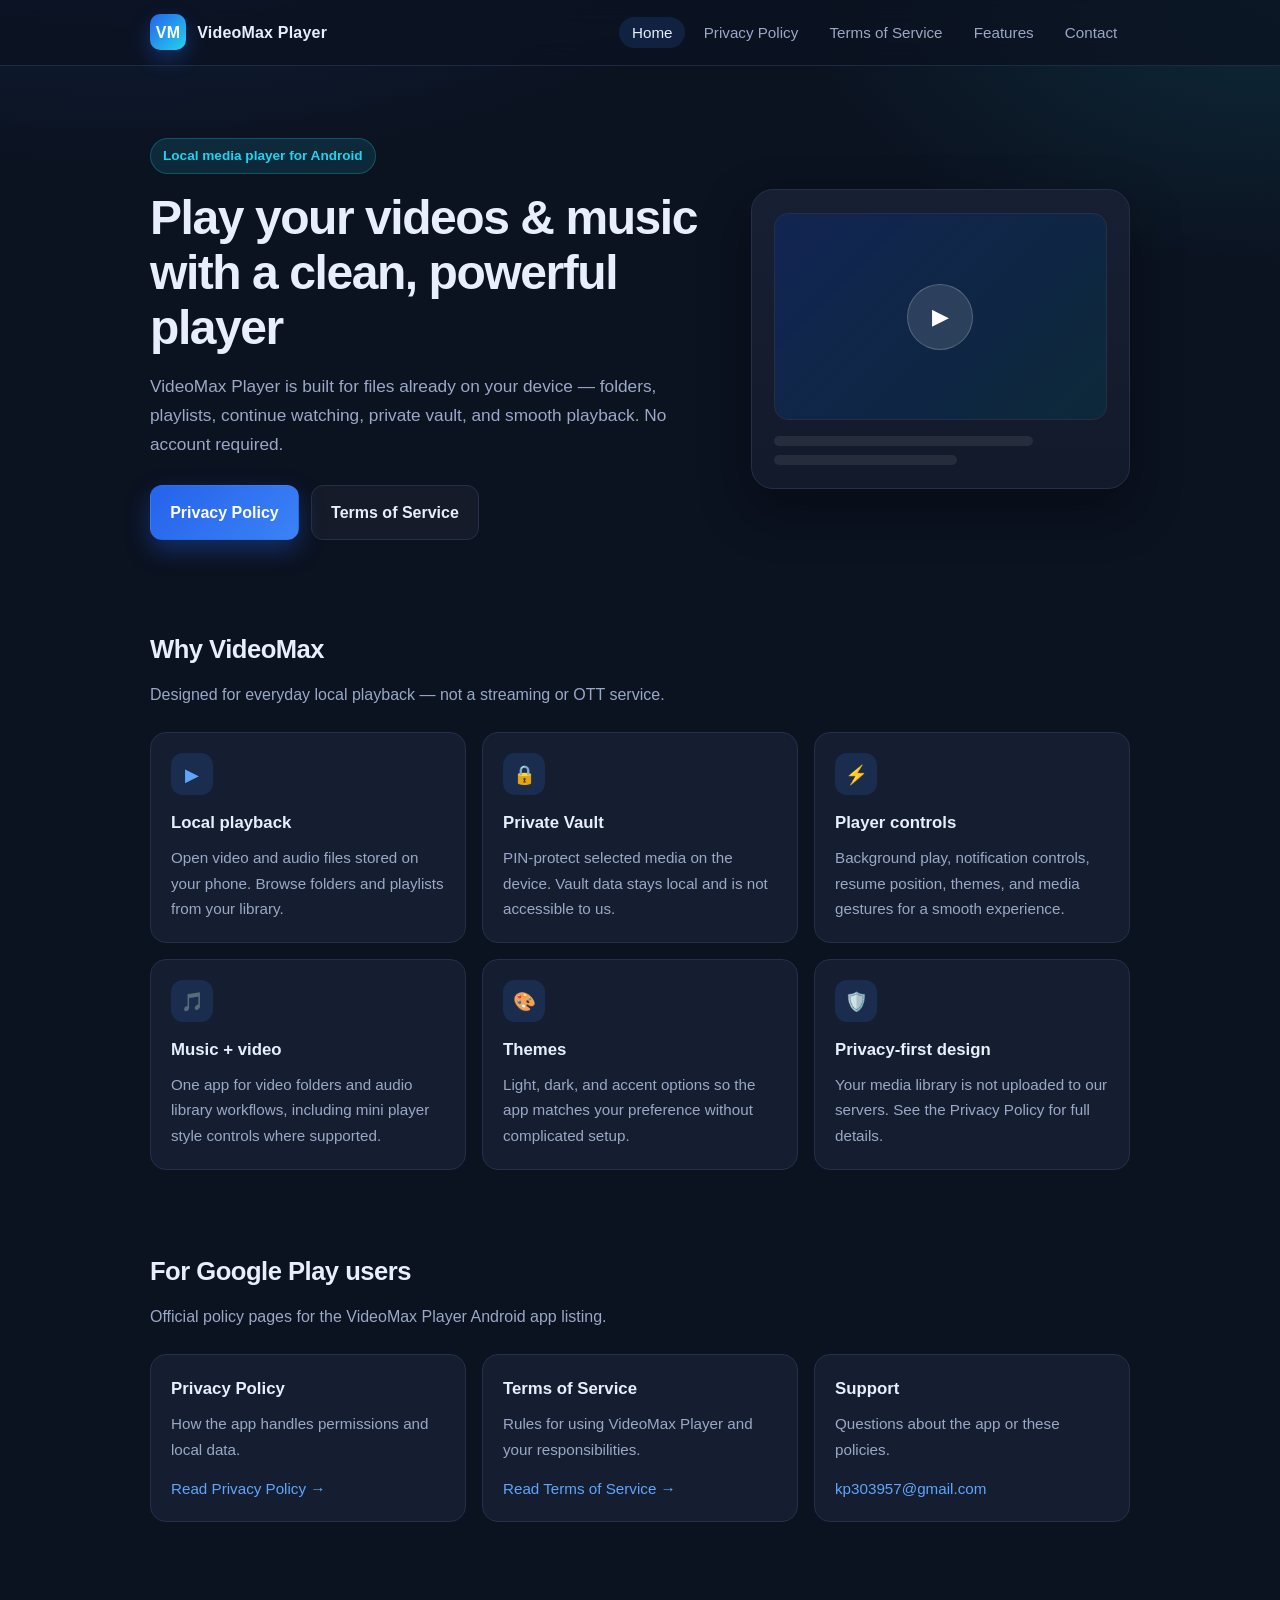
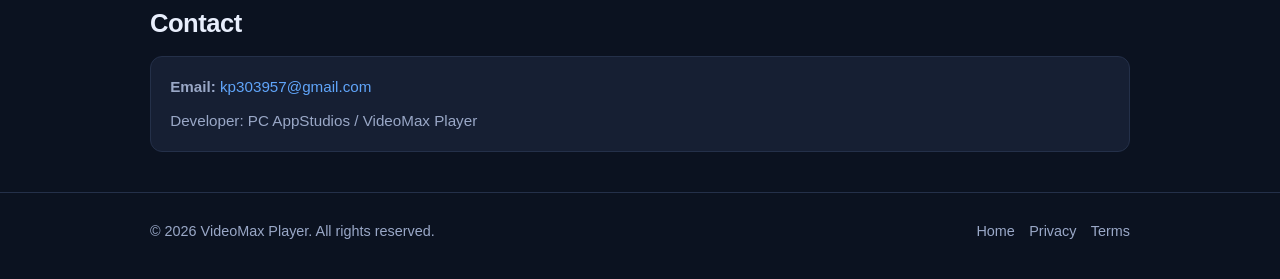
==== index.html @ d86ef03c "Add files via upload" ====
<!DOCTYPE html>
<html lang="en">
<head>
  <meta charset="UTF-8" />
  <meta name="viewport" content="width=device-width, initial-scale=1.0" />
  <title>VideoMax Player – Local Video & Music Player</title>
  <meta name="description" content="VideoMax Player is a fast local video and music player for Android. Play files on your device with playlists, private vault, and background playback." />
  <link rel="stylesheet" href="styles.css" />
</head>
<body>
  <header class="nav">
    <div class="container nav-inner">
      <a class="brand" href="index.html">
        <span class="logo">VM</span>
        <span>VideoMax Player</span>
      </a>
      <ul class="nav-links">
        <li><a class="active" href="index.html">Home</a></li>
        <li><a href="privacy.html">Privacy Policy</a></li>
        <li><a href="terms.html">Terms of Service</a></li>
        <li><a href="#features">Features</a></li>
        <li><a href="#contact">Contact</a></li>
      </ul>
    </div>
  </header>

  <main>
    <section class="hero">
      <div class="container hero-grid">
        <div>
          <div class="badge">Local media player for Android</div>
          <h1>Play your videos & music with a clean, powerful player</h1>
          <p class="lead">
            VideoMax Player is built for files already on your device — folders, playlists,
            continue watching, private vault, and smooth playback. No account required.
          </p>
          <div class="cta-row">
            <a class="btn btn-primary" href="privacy.html">Privacy Policy</a>
            <a class="btn btn-ghost" href="terms.html">Terms of Service</a>
          </div>
        </div>
        <div class="hero-card">
          <div class="player-mock" aria-hidden="true"></div>
          <div class="mock-meta">
            <div class="mock-line mid"></div>
            <div class="mock-line short"></div>
          </div>
        </div>
      </div>
    </section>

    <section id="features">
      <div class="container">
        <h2 class="section-title">Why VideoMax</h2>
        <p class="section-sub">Designed for everyday local playback — not a streaming or OTT service.</p>
        <div class="grid-3">
          <article class="card">
            <div class="icon">▶</div>
            <h3>Local playback</h3>
            <p>Open video and audio files stored on your phone. Browse folders and playlists from your library.</p>
          </article>
          <article class="card">
            <div class="icon">🔒</div>
            <h3>Private Vault</h3>
            <p>PIN-protect selected media on the device. Vault data stays local and is not accessible to us.</p>
          </article>
          <article class="card">
            <div class="icon">⚡</div>
            <h3>Player controls</h3>
            <p>Background play, notification controls, resume position, themes, and media gestures for a smooth experience.</p>
          </article>
          <article class="card">
            <div class="icon">🎵</div>
            <h3>Music + video</h3>
            <p>One app for video folders and audio library workflows, including mini player style controls where supported.</p>
          </article>
          <article class="card">
            <div class="icon">🎨</div>
            <h3>Themes</h3>
            <p>Light, dark, and accent options so the app matches your preference without complicated setup.</p>
          </article>
          <article class="card">
            <div class="icon">🛡️</div>
            <h3>Privacy-first design</h3>
            <p>Your media library is not uploaded to our servers. See the Privacy Policy for full details.</p>
          </article>
        </div>
      </div>
    </section>

    <section>
      <div class="container">
        <h2 class="section-title">For Google Play users</h2>
        <p class="section-sub">
          Official policy pages for the VideoMax Player Android app listing.
        </p>
        <div class="grid-3">
          <article class="card">
            <h3>Privacy Policy</h3>
            <p>How the app handles permissions and local data.</p>
            <p style="margin-top:0.8rem"><a href="privacy.html">Read Privacy Policy →</a></p>
          </article>
          <article class="card">
            <h3>Terms of Service</h3>
            <p>Rules for using VideoMax Player and your responsibilities.</p>
            <p style="margin-top:0.8rem"><a href="terms.html">Read Terms of Service →</a></p>
          </article>
          <article class="card">
            <h3>Support</h3>
            <p>Questions about the app or these policies.</p>
            <p style="margin-top:0.8rem"><a href="mailto:kp303957@gmail.com">kp303957@gmail.com</a></p>
          </article>
        </div>
      </div>
    </section>

    <section id="contact">
      <div class="container">
        <h2 class="section-title">Contact</h2>
        <div class="card contact-box">
          <p><strong>Email:</strong> <a href="mailto:kp303957@gmail.com">kp303957@gmail.com</a></p>
          <p style="margin-top:0.5rem;color:var(--muted)">Developer: PC AppStudios / VideoMax Player</p>
        </div>
      </div>
    </section>
  </main>

  <footer>
    <div class="container footer-inner">
      <div>© 2026 VideoMax Player. All rights reserved.</div>
      <div class="footer-links">
        <a href="index.html">Home</a>
        <a href="privacy.html">Privacy</a>
        <a href="terms.html">Terms</a>
      </div>
    </div>
  </footer>
</body>
</html>
---- styles.css ----
:root {
  --bg: #0b1220;
  --surface: #121a2b;
  --card: #172033;
  --border: #243049;
  --text: #e8eefc;
  --muted: #9aa8c7;
  --primary: #3b82f6;
  --primary-2: #60a5fa;
  --accent: #22d3ee;
  --success: #34d399;
  --radius: 16px;
  --shadow: 0 20px 50px rgba(0, 0, 0, 0.35);
  --max: 980px;
}

* { box-sizing: border-box; margin: 0; padding: 0; }

html { scroll-behavior: smooth; }

body {
  font-family: Inter, -apple-system, BlinkMacSystemFont, "Segoe UI", Roboto, Oxygen, Ubuntu, Cantarell, sans-serif;
  background:
    radial-gradient(1200px 600px at 10% -10%, rgba(59, 130, 246, 0.18), transparent 60%),
    radial-gradient(900px 500px at 100% 0%, rgba(34, 211, 238, 0.12), transparent 55%),
    var(--bg);
  color: var(--text);
  line-height: 1.7;
  min-height: 100vh;
}

a { color: var(--primary-2); text-decoration: none; }
a:hover { text-decoration: underline; }

.container {
  width: min(100% - 2rem, var(--max));
  margin: 0 auto;
}

/* Nav */
.nav {
  position: sticky;
  top: 0;
  z-index: 50;
  backdrop-filter: blur(14px);
  background: rgba(11, 18, 32, 0.75);
  border-bottom: 1px solid rgba(36, 48, 73, 0.8);
}

.nav-inner {
  display: flex;
  align-items: center;
  justify-content: space-between;
  gap: 1rem;
  padding: 0.9rem 0;
}

.brand {
  display: flex;
  align-items: center;
  gap: 0.7rem;
  color: var(--text);
  text-decoration: none;
  font-weight: 700;
  letter-spacing: 0.2px;
}

.brand:hover { text-decoration: none; }

.logo {
  width: 36px;
  height: 36px;
  border-radius: 10px;
  background: linear-gradient(135deg, #2563eb, #22d3ee);
  display: grid;
  place-items: center;
  font-weight: 800;
  color: white;
  box-shadow: 0 8px 20px rgba(37, 99, 235, 0.35);
}

.nav-links {
  display: flex;
  flex-wrap: wrap;
  gap: 0.35rem;
  list-style: none;
}

.nav-links a {
  color: var(--muted);
  text-decoration: none;
  padding: 0.45rem 0.8rem;
  border-radius: 999px;
  font-size: 0.95rem;
  font-weight: 500;
}

.nav-links a:hover,
.nav-links a.active {
  color: var(--text);
  background: rgba(59, 130, 246, 0.15);
  text-decoration: none;
}

/* Hero */
.hero {
  padding: 4.5rem 0 3rem;
}

.hero-grid {
  display: grid;
  gap: 2rem;
  align-items: center;
}

@media (min-width: 860px) {
  .hero-grid { grid-template-columns: 1.2fr 0.8fr; }
}

.badge {
  display: inline-flex;
  align-items: center;
  gap: 0.4rem;
  padding: 0.35rem 0.75rem;
  border-radius: 999px;
  background: rgba(34, 211, 238, 0.12);
  color: var(--accent);
  font-size: 0.85rem;
  font-weight: 600;
  margin-bottom: 1rem;
  border: 1px solid rgba(34, 211, 238, 0.25);
}

h1 {
  font-size: clamp(2rem, 4vw, 3rem);
  line-height: 1.15;
  letter-spacing: -0.03em;
  margin-bottom: 1rem;
}

.lead {
  color: var(--muted);
  font-size: 1.08rem;
  max-width: 54ch;
  margin-bottom: 1.6rem;
}

.cta-row {
  display: flex;
  flex-wrap: wrap;
  gap: 0.75rem;
}

.btn {
  display: inline-flex;
  align-items: center;
  justify-content: center;
  gap: 0.45rem;
  padding: 0.8rem 1.2rem;
  border-radius: 12px;
  font-weight: 600;
  border: 1px solid transparent;
  text-decoration: none;
  transition: 0.15s ease;
}

.btn:hover { text-decoration: none; transform: translateY(-1px); }

.btn-primary {
  background: linear-gradient(135deg, #2563eb, #3b82f6);
  color: white;
  box-shadow: 0 10px 25px rgba(37, 99, 235, 0.35);
}

.btn-ghost {
  background: rgba(255, 255, 255, 0.04);
  border-color: var(--border);
  color: var(--text);
}

.hero-card {
  background: linear-gradient(180deg, rgba(23, 32, 51, 0.95), rgba(18, 26, 43, 0.95));
  border: 1px solid var(--border);
  border-radius: 22px;
  padding: 1.4rem;
  box-shadow: var(--shadow);
}

.player-mock {
  aspect-ratio: 16 / 10;
  border-radius: 14px;
  background:
    linear-gradient(135deg, rgba(37, 99, 235, 0.25), rgba(34, 211, 238, 0.12)),
    #0a1020;
  border: 1px solid var(--border);
  display: grid;
  place-items: center;
  margin-bottom: 1rem;
  position: relative;
  overflow: hidden;
}

.player-mock::after {
  content: "▶";
  width: 64px;
  height: 64px;
  border-radius: 50%;
  display: grid;
  place-items: center;
  background: rgba(255, 255, 255, 0.12);
  border: 1px solid rgba(255, 255, 255, 0.2);
  font-size: 1.4rem;
  color: white;
}

.mock-meta {
  display: grid;
  gap: 0.55rem;
}

.mock-line {
  height: 10px;
  border-radius: 999px;
  background: rgba(255, 255, 255, 0.08);
}

.mock-line.short { width: 55%; }
.mock-line.mid { width: 78%; }

/* Sections */
section { padding: 2.5rem 0; }

.section-title {
  font-size: 1.6rem;
  margin-bottom: 0.6rem;
  letter-spacing: -0.02em;
}

.section-sub {
  color: var(--muted);
  margin-bottom: 1.5rem;
  max-width: 60ch;
}

.grid-3 {
  display: grid;
  gap: 1rem;
}

@media (min-width: 720px) {
  .grid-3 { grid-template-columns: repeat(3, 1fr); }
}

.card {
  background: rgba(23, 32, 51, 0.85);
  border: 1px solid var(--border);
  border-radius: var(--radius);
  padding: 1.25rem;
}

.card h3 {
  font-size: 1.05rem;
  margin-bottom: 0.45rem;
}

.card p {
  color: var(--muted);
  font-size: 0.95rem;
}

.icon {
  width: 42px;
  height: 42px;
  border-radius: 12px;
  display: grid;
  place-items: center;
  margin-bottom: 0.85rem;
  background: rgba(59, 130, 246, 0.15);
  color: var(--primary-2);
  font-size: 1.15rem;
}

/* Legal pages */
.page {
  padding: 2.5rem 0 4rem;
}

.page-header {
  margin-bottom: 1.75rem;
}

.page-header h1 {
  font-size: clamp(1.8rem, 3vw, 2.4rem);
  border-bottom: 3px solid var(--primary);
  padding-bottom: 0.7rem;
  margin-bottom: 0.6rem;
}

.updated {
  color: var(--muted);
  font-size: 0.95rem;
}

.legal {
  background: rgba(18, 26, 43, 0.9);
  border: 1px solid var(--border);
  border-radius: 20px;
  padding: clamp(1.25rem, 3vw, 2rem);
  box-shadow: var(--shadow);
}

.legal h2 {
  font-size: 1.15rem;
  margin: 1.7rem 0 0.7rem;
  padding-left: 0.75rem;
  border-left: 4px solid var(--primary);
  color: #f8fbff;
}

.legal h2:first-of-type { margin-top: 0.5rem; }

.legal p, .legal li {
  color: #c5d0e6;
  margin-bottom: 0.7rem;
}

.legal ul, .legal ol {
  margin: 0.4rem 0 1rem 1.2rem;
}

.highlight {
  background: rgba(59, 130, 246, 0.12);
  border-left: 4px solid var(--primary);
  padding: 1rem 1.1rem;
  margin: 1rem 0 1.4rem;
  border-radius: 0 12px 12px 0;
}

.highlight strong { color: var(--primary-2); }

table {
  width: 100%;
  border-collapse: collapse;
  margin: 1rem 0 1.4rem;
  font-size: 0.95rem;
  overflow: hidden;
  border-radius: 12px;
}

th, td {
  border: 1px solid var(--border);
  padding: 0.85rem 1rem;
  text-align: left;
  vertical-align: top;
}

th {
  background: rgba(36, 48, 73, 0.8);
  color: var(--text);
  font-weight: 600;
}

td { color: #c5d0e6; background: rgba(11, 18, 32, 0.35); }

.contact-box {
  background: rgba(36, 48, 73, 0.45);
  border: 1px solid var(--border);
  padding: 1.1rem 1.2rem;
  border-radius: 12px;
  margin-top: 0.6rem;
}

footer {
  border-top: 1px solid var(--border);
  padding: 1.6rem 0 2.2rem;
  color: var(--muted);
  font-size: 0.9rem;
}

.footer-inner {
  display: flex;
  flex-wrap: wrap;
  gap: 0.75rem 1.25rem;
  justify-content: space-between;
  align-items: center;
}

.footer-links {
  display: flex;
  flex-wrap: wrap;
  gap: 0.9rem;
}

.footer-links a { color: var(--muted); }
.footer-links a:hover { color: var(--text); }

@media (max-width: 600px) {
  .nav-inner { flex-direction: column; align-items: flex-start; }
}
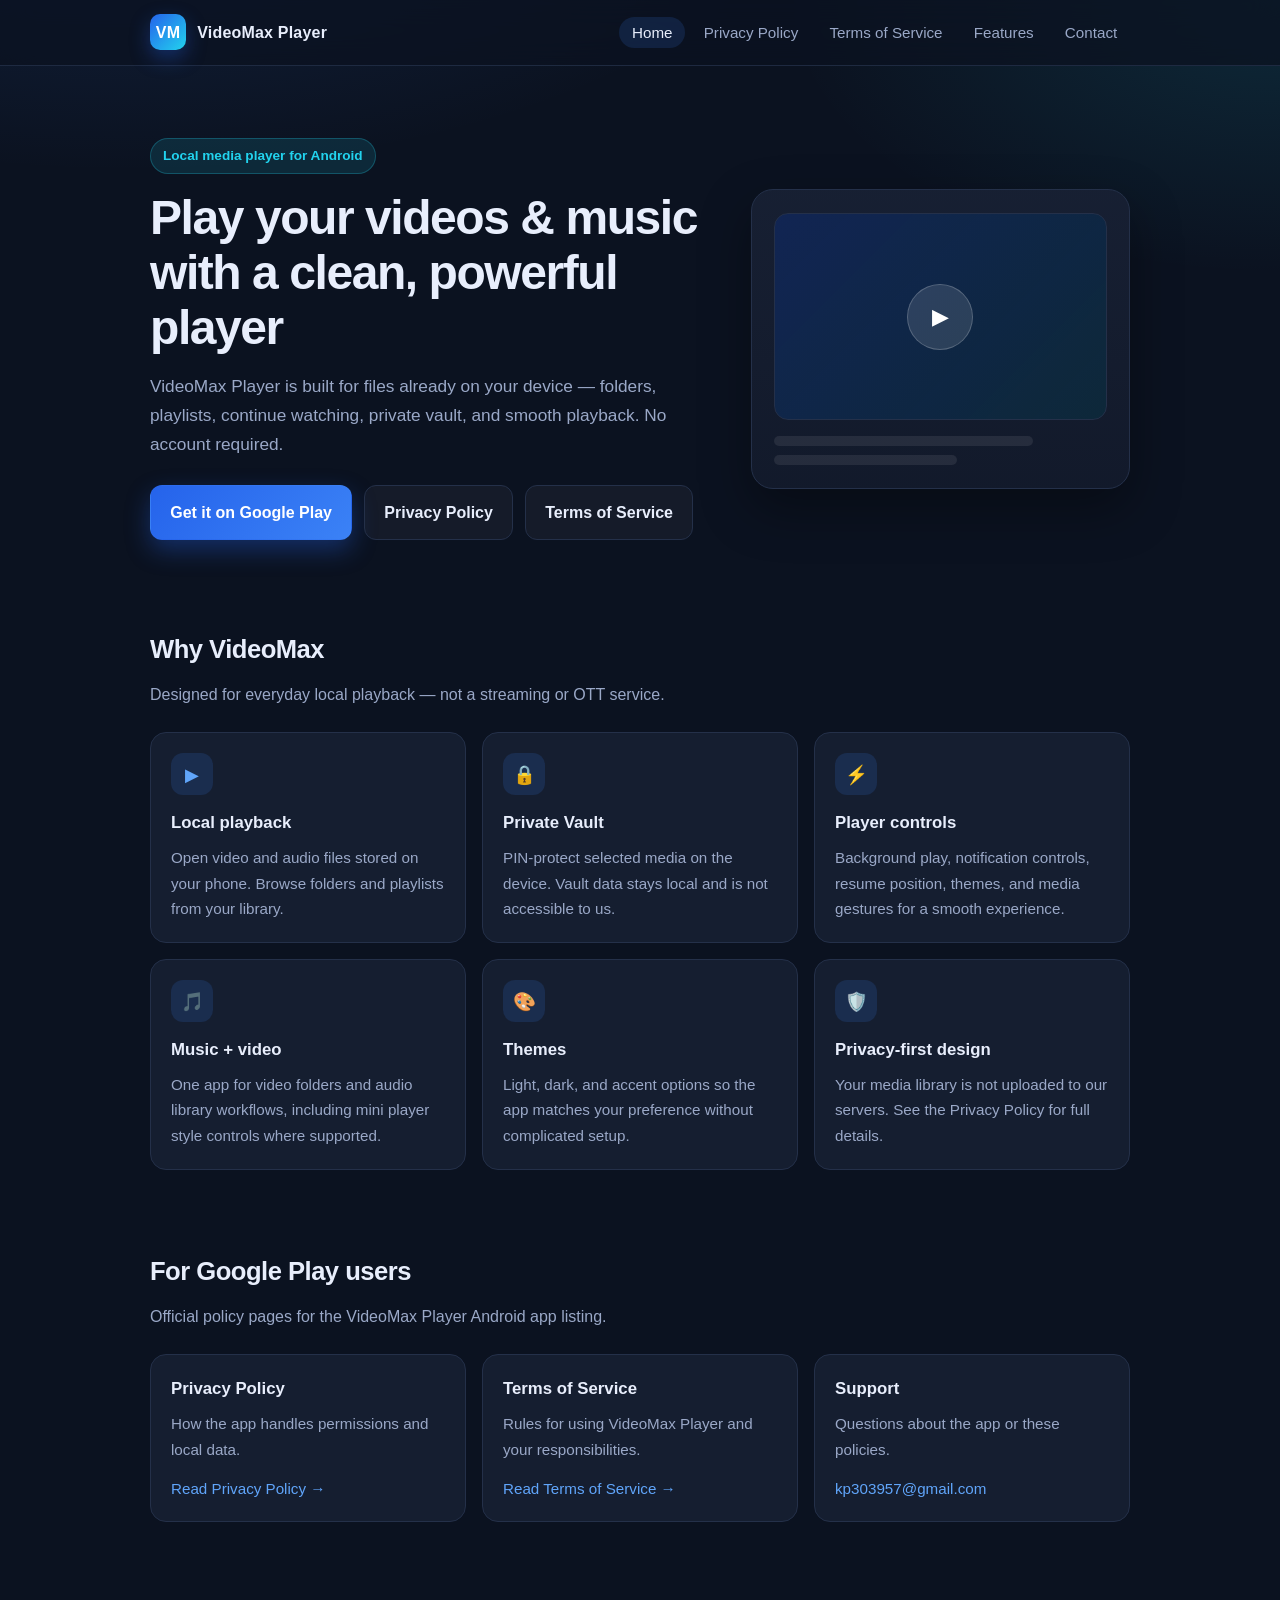
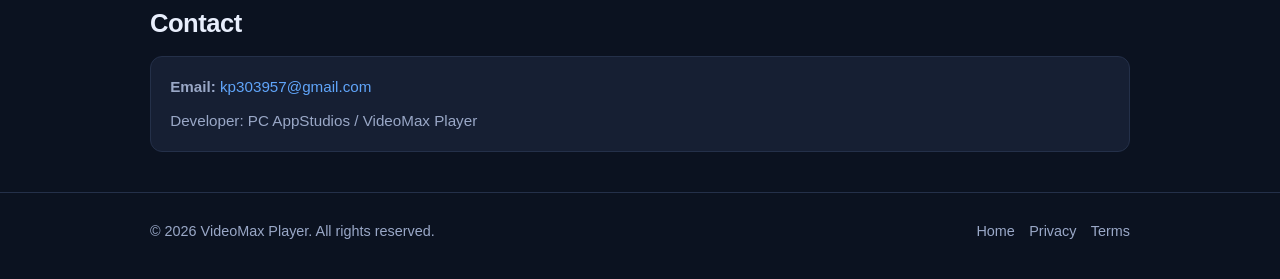
==== commit ca7eb70f: "Update index.html" ====
--- a/index.html
+++ b/index.html
@@ -34,8 +34,14 @@
             VideoMax Player is built for files already on your device — folders, playlists,
             continue watching, private vault, and smooth playback. No account required.
           </p>
-          <div class="cta-row">
-            <a class="btn btn-primary" href="privacy.html">Privacy Policy</a>
+         <div class="cta-row">
+            <a class="btn btn-primary"
+               href="https://play.google.com/store/apps/details?id=com.videomaxplayer"
+               target="_blank"
+               rel="noopener noreferrer">
+              Get it on Google Play
+            </a>
+            <a class="btn btn-ghost" href="privacy.html">Privacy Policy</a>
             <a class="btn btn-ghost" href="terms.html">Terms of Service</a>
           </div>
         </div>
